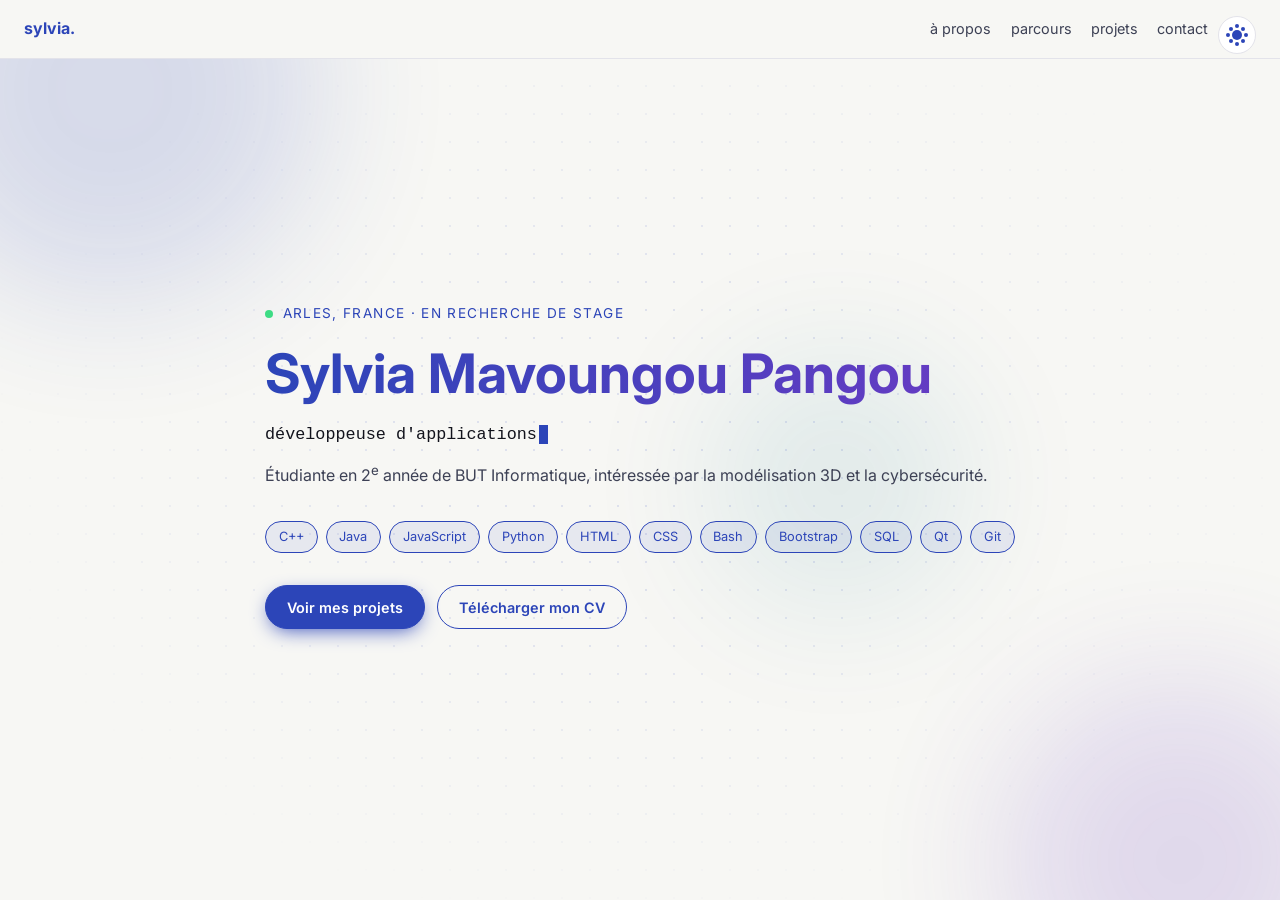
==== index.html @ 7b25207a "first commit" ====
<!DOCTYPE html>
<html lang="fr">
<head>
<meta charset="UTF-8">
<meta name="viewport" content="width=device-width, initial-scale=1">
<title>Sylvia Mavoungou Pangou - Portfolio</title>
<meta name="description" content="Portfolio de Sylvia Mavoungou Pangou, étudiante en BUT Informatique à l'IUT d'Aix-Marseille (Arles) : projets en C++, Java, Qt, web et bases de données.">
<meta name="author" content="Sylvia Mavoungou Pangou">

<!-- apercu du lien quand on le partage (LinkedIn, Discord, etc.) -->
<meta property="og:type" content="website">
<meta property="og:title" content="Sylvia Mavoungou Pangou - Portfolio">
<meta property="og:description" content="Étudiante en BUT Informatique, intéressée par la modélisation 3D et la cybersécurité.">

<!-- favicon dessine en SVG directement dans la page (pas de fichier en plus) -->
<link rel="icon" href="data:image/svg+xml,%3Csvg xmlns='http://www.w3.org/2000/svg' viewBox='0 0 32 32'%3E%3Ccircle cx='16' cy='16' r='16' fill='%235b7fff'/%3E%3Ctext x='16' y='22' font-family='Arial' font-weight='bold' font-size='18' fill='white' text-anchor='middle'%3ES%3C/text%3E%3C/svg%3E">

<link rel="preconnect" href="https://fonts.googleapis.com">
<link rel="preconnect" href="https://fonts.gstatic.com" crossorigin>
<link href="https://fonts.googleapis.com/css2?family=Inter:wght@400;600;700&display=swap" rel="stylesheet">
<link rel="stylesheet" href="style.css">

<!-- on applique le theme sauvegarde AVANT l'affichage, pour eviter un flash -->
<script>
  document.documentElement.classList.add('js');
  try {
    var themeSauve = localStorage.getItem('theme');
    if (themeSauve === 'jour' || (!themeSauve && window.matchMedia('(prefers-color-scheme: light)').matches)) {
      document.documentElement.classList.add('jour-au-demarrage');
    }
  } catch (e) {}
</script>
</head>
<body>

<!-- case a cocher : sert a savoir si le mode jour est actif.            -->
<!-- elle est cachee visuellement mais reste utilisable au clavier (Tab + Espace). -->
<input type="checkbox" id="interrupteur-theme" aria-label="Activer le mode jour">

<!-- bouton qui coche/decoche la case ci-dessus (fonctionne meme sans JS) -->
<label for="interrupteur-theme" id="bouton-theme" title="Changer de thème">
  <span class="icone-lune" aria-hidden="true"></span>
  <span class="icone-soleil" aria-hidden="true"></span>
</label>

<!-- barre de navigation en haut -->
<nav id="navbar" aria-label="Navigation principale">
  <a href="#accueil" class="brand">sylvia.</a>
  <div class="nav-liens">
    <a href="#a-propos">à propos</a>
    <a href="#parcours">parcours</a>
    <a href="#projets">projets</a>
    <a href="#contact">contact</a>
  </div>
</nav>

<!-- conteneur qui defile a l'horizontale -->
<main id="conteneur" tabindex="-1">

  <!-- page 0 : accueil -->
  <section class="page" id="accueil">
    <!-- decor anime : taches de couleur floues + petite grille qui brille -->
    <div class="fond-anime" aria-hidden="true">
      <span class="tache tache-1"></span>
      <span class="tache tache-2"></span>
      <span class="tache tache-3"></span>
      <span class="grille"></span>
    </div>

    <div class="contenu">
      <p class="petit-titre"><span class="pastille"></span>Arles, France · en recherche de stage</p>
      <h1>Sylvia Mavoungou Pangou</h1>
      <!-- texte ecrit comme dans un terminal (voir script.js) -->
      <p class="terminal" aria-hidden="true"><span id="texte-tape">développeuse d'applications</span><span class="curseur"></span></p>
      <p class="sous-titre">Étudiante en 2<sup>e</sup> année de BUT Informatique, intéressée par la modélisation 3D et la cybersécurité.</p>
      <div class="liste-tags">
        <span class="tag">C++</span>
        <span class="tag">Java</span>
        <span class="tag">JavaScript</span>
        <span class="tag">Python</span>
        <span class="tag">HTML</span>
        <span class="tag">CSS</span>
        <span class="tag">Bash</span>
        <span class="tag">Bootstrap</span>
        <span class="tag">SQL</span>
        <span class="tag">Qt</span>
        <span class="tag">Git</span>
      </div>
      <div class="boutons">
        <a href="#projets" class="bouton">Voir mes projets</a>
        <a href="cv.pdf" class="bouton bouton-secondaire" download>Télécharger mon CV</a>
      </div>
    </div>
  </section>

  <!-- page 1 : a propos -->
  <section class="page" id="a-propos">
    <div class="contenu">
      <h2>À propos de moi</h2>
      <p class="sous-titre">Qui je suis</p>

      <!-- pour mettre une photo : remplace la div par <img src="photo.jpg" alt="Sylvia Mavoungou Pangou" class="avatar"> -->
      <div class="avatar" aria-hidden="true">SM</div>

      <p>Bonjour ! Je m'appelle <strong>Sylvia</strong>, j'ai 19 ans et je suis actuellement en deuxième année de <strong>BUT Informatique</strong> à l'IUT d'Aix-Marseille, sur le site d'Arles.</p>
      <p>Je m'intéresse beaucoup aux nouvelles technologies, en particulier à la <strong>modélisation 3D</strong> et à la création d'environnements interactifs. Mes études me permettent de participer à de nombreux projets pour consolider mes bases.</p>
      <p>Plus tard, je voudrais me spécialiser en <strong>cybersécurité</strong>, pour comprendre les failles des systèmes et apprendre à les protéger.</p>
    </div>
  </section>

  <!-- page 2 : parcours -->
  <section class="page" id="parcours">
    <div class="contenu">
      <h2>Mon parcours</h2>
      <p class="sous-titre">Formations et expériences</p>

      <div class="etape">
        <p class="date">2025 - aujourd'hui</p>
        <div class="carte">
          <h3>BUT Informatique - 2<sup>e</sup> année en cours</h3>
          <p>IUT d'Aix-Marseille, site d'Arles. Parcours Réalisation d'applications : conception, développement, validation.</p>
        </div>
      </div>

      <div class="etape">
        <p class="date">2024 - 2025</p>
        <div class="carte">
          <h3>Baccalauréat scientifique (série D) - mention Assez Bien</h3>
          <p>Collège et Lycée Raponda Walker. Spécialités mathématiques, physique et SVT.</p>
        </div>
      </div>
    </div>
  </section>

  <!-- page 3 : projets -->
  <section class="page" id="projets">
    <div class="contenu">
      <h2>Mes projets</h2>
      <p class="sous-titre">Une sélection de mes travaux</p>

      <!-- chaque projet indique les competences du BUT qu'il mobilise -->
      <div class="grille-projets">
        <article class="carte-projet">
          <h3>Bibliothèque numérique</h3>
          <p>Programme en C++ avec gestion de données (vecteurs, fichiers) et vérification des dates et des ISBN. Tests automatisés avec un script expect.</p>
          <div class="liste-tags"><span class="tag">C++</span><span class="tag">expect</span><span class="tag">Tests</span></div>
          <p class="competences">Compétences : Réaliser</p>
        </article>

        <article class="carte-projet">
          <h3>Algorithmes de tri</h3>
          <p>Comparaison de plusieurs algorithmes de tri en C++, avec mesure du temps d'exécution et graphiques tracés avec SageMath. Automatisation en Bash.</p>
          <div class="liste-tags"><span class="tag">C++</span><span class="tag">SageMath</span><span class="tag">Bash</span></div>
          <p class="competences">Compétences : Optimiser, Réaliser</p>
        </article>

        <article class="carte-projet">
          <h3>Site web pour les JPO</h3>
          <p>Site réalisé pour les journées portes ouvertes de l'IUT, avec HTML, CSS et Bootstrap. Interface claire et responsive, travail en équipe.</p>
          <div class="liste-tags"><span class="tag">HTML5</span><span class="tag">CSS3</span><span class="tag">Bootstrap</span></div>
          <p class="competences">Compétences : Réaliser, Collaborer</p>
        </article>

        <article class="carte-projet">
          <h3>Calculatrice de polynômes</h3>
          <p>Classe Polynome en C++ : programmation orientée objet, tableaux dynamiques, constructeur de copie, surcharge d'opérateurs.</p>
          <div class="liste-tags"><span class="tag">C++</span><span class="tag">POO</span><span class="tag">Algorithmique</span></div>
          <p class="competences">Compétences : Réaliser, Optimiser</p>
          <a href="https://github.com/sylviamavoungou1-sudo/C_Plus_Plus" target="_blank" rel="noopener" class="lien-projet">Voir le code sur GitHub →</a>
        </article>

        <article class="carte-projet">
          <h3>Médiathèque en Java</h3>
          <p>Gestion d'une médiathèque en Java : classes Ouvrage, Livre et DVD, héritage et programmation orientée objet.</p>
          <div class="liste-tags"><span class="tag">Java</span><span class="tag">POO</span><span class="tag">Héritage</span></div>
          <p class="competences">Compétences : Réaliser</p>
          <a href="https://github.com/sylviamavoungou1-sudo/JAVA" target="_blank" rel="noopener" class="lien-projet">Voir le code sur GitHub →</a>
        </article>

        <article class="carte-projet">
          <h3>Base de données</h3>
          <p>Organisation et gestion d'une base de données dans un contexte d'entreprise : modélisation (MCD/MLD) puis requêtes SQL. Travail en équipe.</p>
          <div class="liste-tags"><span class="tag">SQL</span><span class="tag">MCD/MLD</span></div>
          <p class="competences">Compétences : Gérer, Collaborer</p>
        </article>

        <article class="carte-projet">
          <h3>Poste de développement</h3>
          <p>Mise en place d'un environnement de travail avec VirtualBox : création d'une machine virtuelle, configuration des ressources, installation d'un second système (Linux).</p>
          <div class="liste-tags"><span class="tag">Linux</span><span class="tag">Bash</span><span class="tag">Système</span></div>
          <p class="competences">Compétences : Administrer</p>
        </article>
      </div>
    </div>
  </section>

  <!-- page 4 : contact -->
  <section class="page" id="contact">
    <div class="contenu">
      <h2>Contactez-moi</h2>
      <p class="sous-titre">Je recherche un <strong>stage à partir du 29 mars 2027</strong> en développement d'applications, dans le cadre de ma 2<sup>e</sup> année de BUT. N'hésitez pas à me contacter !</p>

      <div class="grille-contact">
        <a href="https://github.com/sylviamavoungou1-sudo" target="_blank" rel="noopener" class="carte-contact">
          <p class="label">GitHub</p>
          <p class="valeur">sylviamavoungou1-sudo</p>
        </a>
        <a href="mailto:sylviamavoungou1@gmail.com" class="carte-contact">
          <p class="label">E-mail</p>
          <p class="valeur">sylviamavoungou1@gmail.com</p>
        </a>
        <a href="cv.pdf" class="carte-contact" download>
          <p class="label">CV</p>
          <p class="valeur">Télécharger (PDF)</p>
        </a>
      </div>

      <p class="pied">&copy; 2026 MAVOUNGOU PANGOU Sylvia</p>
    </div>
  </section>

</main>

<script src="script.js"></script>
</body>
</html>
---- style.css ----
/* ===== variables de couleur (mode nuit par defaut) ===== */
:root {
  --fond: #050814;
  --carte: #0d1330;
  --bordure: #1c2547;
  --texte: #eef0fb;
  --texte-gris: #9aa3cf;
  --bleu: #5b7fff;
  --bleu-clair: rgba(91, 127, 255, 0.15);
  --violet: #a974ff;
  --cyan: #3fd0ff;
  --opacite-taches: 0.45;
  --ombre: none;
}

/* ===== reglages de base ===== */
* {
  box-sizing: border-box;
  margin: 0;
  padding: 0;
}

html, body {
  height: 100%;
}

body {
  font-family: 'Inter', Arial, sans-serif;
  background-color: var(--fond);
  color: var(--texte);
  line-height: 1.6;
  overflow: hidden; /* on bloque le defilement vertical normal */
  transition: background-color 0.3s, color 0.3s;
}

a {
  color: inherit;
  text-decoration: none;
}

/* contour visible quand on navigue au clavier */
a:focus-visible {
  outline: 2px solid var(--bleu);
  outline-offset: 3px;
  border-radius: 4px;
}

/* ===== interrupteur jour / nuit, sans JavaScript ===== */
/* on cache la case a cocher visuellement, mais on la laisse accessible au  */
/* clavier et aux lecteurs d'ecran (display:none la rendrait inutilisable). */
#interrupteur-theme {
  position: absolute;
  width: 1px;
  height: 1px;
  opacity: 0;
  pointer-events: none;
}

#bouton-theme {
  position: fixed;
  top: 1rem;
  right: 1.5rem;
  z-index: 20;
  width: 2.4rem;
  height: 2.4rem;
  background-color: var(--carte);
  border: 1px solid var(--bordure);
  border-radius: 50%;
  display: flex;
  align-items: center;
  justify-content: center;
  font-size: 1.1rem;
  cursor: pointer;
  transition: background-color 0.3s, border-color 0.3s;
}

/* quand la case a le focus clavier, on entoure le bouton */
#interrupteur-theme:focus-visible ~ #bouton-theme {
  outline: 2px solid var(--bleu);
  outline-offset: 3px;
}

/* la lune est dessinee en CSS (pas un emoji) pour qu'elle garde la couleur   */
/* du theme : un cercle transparent avec une ombre interieure (box-shadow)   */
/* decalee, ce qui dessine un croissant de la couleur --bleu.                */
.icone-lune {
  display: block;
  width: 16px;
  height: 16px;
  border-radius: 50%;
  box-shadow: inset 6px -4px 0 0 var(--bleu);
  transform: rotate(-35deg);
}

/* le soleil aussi est dessine en CSS : un petit cercle plein au centre,      */
/* entoure de 8 points places grace a plusieurs box-shadow (separes par des  */
/* virgules). Chaque box-shadow est decalee dans une direction differente    */
/* (haut, bas, gauche, droite, et les 4 diagonales) pour former les rayons.  */
.icone-soleil {
  display: none; /* cache par defaut, on est en mode nuit */
  width: 10px;
  height: 10px;
  border-radius: 50%;
  background-color: var(--bleu);
  box-shadow:
    0 -9px 0 -3px var(--bleu),
    0 9px 0 -3px var(--bleu),
    9px 0 0 -3px var(--bleu),
    -9px 0 0 -3px var(--bleu),
    6px -6px 0 -3px var(--bleu),
    -6px -6px 0 -3px var(--bleu),
    6px 6px 0 -3px var(--bleu),
    -6px 6px 0 -3px var(--bleu);
}

/* quand la case est cochee (mode jour) : on cache la lune et on montre le soleil */
#interrupteur-theme:checked ~ #bouton-theme .icone-lune {
  display: none;
}

#interrupteur-theme:checked ~ #bouton-theme .icone-soleil {
  display: block;
}

/* astuce CSS : quand la case cachee est cochee, on redefinit les variables   */
/* de couleur sur les elements qui la suivent dans le HTML (bouton, navbar,  */
/* page). Comme ce sont des variables, tous leurs enfants recuperent       */
/* aussi les nouvelles couleurs automatiquement.                            */
/* theme jour : fond blanc casse, textes bien fonces pour rester lisibles.  */
#interrupteur-theme:checked ~ #bouton-theme,
#interrupteur-theme:checked ~ #navbar,
#interrupteur-theme:checked ~ #conteneur {
  --fond: #f7f7f4;
  --carte: #ffffff;
  --bordure: #e3e3ea;
  --texte: #12131c;
  --texte-gris: #3d4155;
  --bleu: #2c45b8;
  --bleu-clair: rgba(44, 69, 184, 0.08);
  --violet: #6a3bc4;
  --cyan: #0e7490;
  --opacite-taches: 0.16;
  --ombre: 0 1px 2px rgba(18, 19, 28, 0.05), 0 6px 18px -8px rgba(18, 19, 28, 0.15);
}

/* ===== barre de navigation ===== */
#navbar {
  position: fixed;
  top: 0;
  left: 0;
  right: 0;
  z-index: 10;
  display: flex;
  align-items: center;
  justify-content: space-between;
  padding: 1rem 1.5rem 1rem 1.5rem;
  padding-right: 4.5rem; /* laisse la place au bouton theme */
  background-color: var(--fond);
  border-bottom: 1px solid var(--bordure);
  transition: background-color 0.3s;
}

.brand {
  font-weight: bold;
  color: var(--bleu);
}

.nav-liens {
  display: flex;
  gap: 1.2rem;
}

.nav-liens a {
  color: var(--texte-gris);
  font-size: 0.9rem;
}

.nav-liens a:hover,
.nav-liens a.actif {
  color: var(--bleu);
}

/* ===== conteneur horizontal ===== */
/* overflow-x: hidden : on ne peut plus glisser d'une page a l'autre, */
/* on change de page seulement en cliquant sur le menu (voir script.js). */
#conteneur {
  height: 100vh;
  height: 100dvh; /* sur mobile, tient compte de la barre d'adresse */
  width: 100vw;
  display: flex;
  overflow: hidden;
  background-color: var(--fond);
  transition: background-color 0.3s;
  outline: none;
}

.page {
  flex: 0 0 100vw;
  height: 100vh;
  height: 100dvh;
  display: flex;
  align-items: center;
  overflow-y: auto;
  padding: 6rem 6vw 4rem;
}

.contenu {
  max-width: 750px;
  margin: auto; /* centre, et reste scrollable si le contenu est plus haut que l'ecran */
  width: 100%;
  animation: apparition 0.8s ease;
}

/* avec JavaScript : l'animation se rejoue a chaque arrivee sur une page */
.js .contenu {
  animation: none;
  opacity: 0;
}

.js .page.visible .contenu {
  animation: apparition 0.8s ease forwards;
}

@keyframes apparition {
  from {
    opacity: 0;
    transform: translateY(20px);
  }
  to {
    opacity: 1;
    transform: translateY(0);
  }
}

/* ===== textes ===== */
.petit-titre {
  color: var(--bleu);
  font-size: 0.85rem;
  text-transform: uppercase;
  letter-spacing: 0.1em;
  margin-bottom: 1rem;
}

h1 {
  font-size: 2.5rem;
  line-height: 1.2;
  color: var(--bleu);
  margin-bottom: 1rem;
}

h2 {
  font-size: 2rem;
  margin-bottom: 0.4rem;
}

h3 {
  margin-bottom: 0.5rem;
}

.sous-titre {
  color: var(--texte-gris);
  margin-bottom: 2rem;
}

p {
  margin-bottom: 1rem;
  color: var(--texte-gris);
}

strong {
  color: var(--texte);
}


/* ===== boutons de l'accueil ===== */
.boutons {
  display: flex;
  flex-wrap: wrap;
  gap: 0.8rem;
  margin-top: 2rem;
}

.bouton {
  display: inline-block;
  padding: 0.6rem 1.3rem;
  border-radius: 999px;
  border: 1px solid var(--bleu);
  background-color: var(--bleu);
  color: white;
  font-weight: 600;
  font-size: 0.9rem;
  transition: transform 0.2s, background-color 0.2s;
}

.bouton:hover {
  transform: translateY(-2px);
}

.bouton-secondaire {
  background-color: transparent;
  color: var(--bleu);
}

.bouton-secondaire:hover {
  background-color: var(--bleu-clair);
}

/* ===== tags ===== */
.liste-tags {
  display: flex;
  flex-wrap: wrap;
  gap: 0.5rem;
}

.tag {
  background-color: var(--bleu-clair);
  color: var(--bleu);
  border: 1px solid var(--bleu);
  padding: 0.3rem 0.8rem;
  border-radius: 999px;
  font-size: 0.8rem;
  animation: apparition 0.5s ease backwards;
}

/* un petit delai different sur chaque tag pour qu'ils arrivent l'un apres l'autre */
.tag:nth-child(1) { animation-delay: 0.1s; }
.tag:nth-child(2) { animation-delay: 0.2s; }
.tag:nth-child(3) { animation-delay: 0.3s; }
.tag:nth-child(4) { animation-delay: 0.4s; }
.tag:nth-child(5) { animation-delay: 0.5s; }
.tag:nth-child(6) { animation-delay: 0.6s; }
.tag:nth-child(7) { animation-delay: 0.7s; }
.tag:nth-child(8) { animation-delay: 0.8s; }
.tag:nth-child(9) { animation-delay: 0.9s; }
.tag:nth-child(10) { animation-delay: 1s; }
.tag:nth-child(11) { animation-delay: 1.1s; }

/* ===== avatar rond ===== */
.avatar {
  width: 90px;
  height: 90px;
  border-radius: 50%;
  object-fit: cover; /* si on remplace par une photo */
  background-color: var(--bleu);
  color: white;
  font-size: 1.8rem;
  font-weight: bold;
  display: flex;
  align-items: center;
  justify-content: center;
  margin-bottom: 1.5rem;
}

/* ===== parcours (timeline) ===== */
.etape {
  margin-bottom: 1.5rem;
}

.date {
  display: inline-block;
  color: var(--bleu);
  background-color: var(--bleu-clair);
  border: 1px solid var(--bleu);
  border-radius: 999px;
  padding: 0.2rem 0.8rem;
  font-size: 0.75rem;
  margin-bottom: 0.5rem;
}

.carte {
  background-color: var(--carte);
  box-shadow: var(--ombre);
  border: 1px solid var(--bordure);
  border-radius: 1rem;
  padding: 1.2rem 1.5rem;
  transition: transform 0.2s, border-color 0.2s;
}

.carte:hover {
  transform: translateY(-3px);
  border-color: var(--bleu);
}

/* ===== projets ===== */
.grille-projets {
  display: grid;
  grid-template-columns: 1fr;
  gap: 1rem;
}

@media (min-width: 700px) {
  .grille-projets {
    grid-template-columns: 1fr 1fr;
  }
}

.carte-projet {
  background-color: var(--carte);
  box-shadow: var(--ombre);
  border: 1px solid var(--bordure);
  border-radius: 1rem;
  padding: 1.2rem;
  display: flex;
  flex-direction: column;
  transition: transform 0.2s, border-color 0.2s;
}

.carte-projet:hover {
  transform: translateY(-4px);
  border-color: var(--bleu);
}

.carte-projet .tag {
  font-size: 0.7rem;
  animation: none; /* pas besoin du delai ici, il y en a deja trop sur la page */
}

.competences {
  font-size: 0.75rem;
  margin: 0.8rem 0 0;
}

.lien-projet {
  align-self: flex-start;
  margin-top: 0.6rem;
  font-size: 0.85rem;
  font-weight: 600;
  color: var(--bleu);
}

.lien-projet:hover {
  text-decoration: underline;
}

/* ===== contact ===== */
.grille-contact {
  display: grid;
  grid-template-columns: 1fr;
  gap: 1rem;
  margin-bottom: 2rem;
}

@media (min-width: 560px) {
  .grille-contact {
    grid-template-columns: 1fr 1fr;
  }
}

.carte-contact {
  background-color: var(--carte);
  box-shadow: var(--ombre);
  border: 1px solid var(--bordure);
  border-radius: 1rem;
  padding: 1.2rem;
  display: block;
  overflow-wrap: anywhere; /* l'adresse mail ne deborde pas sur petit ecran */
  transition: transform 0.2s, border-color 0.2s;
}

.carte-contact:hover {
  transform: translateY(-3px) scale(1.02);
  border-color: var(--bleu);
}

.label {
  font-size: 0.75rem;
  text-transform: uppercase;
  color: var(--texte-gris);
}

.valeur {
  font-weight: bold;
  color: var(--texte);
}

.pied {
  font-size: 0.8rem;
}

/* ===== petits ecrans ===== */
/* on garde les liens du menu, en plus petit, au lieu de les cacher */
@media (max-width: 640px) {
  #navbar {
    padding-left: 1rem;
    padding-right: 4rem;
  }
  #bouton-theme {
    right: 1rem;
  }
  .nav-liens {
    gap: 0.8rem;
  }
  .nav-liens a {
    font-size: 0.8rem;
  }
  h1 {
    font-size: 2rem;
  }
}

@media (max-width: 420px) {
  .brand {
    display: none;
  }
}

/* ===== animations de la page d'accueil ===== */
#accueil {
  position: relative;
}

#accueil .contenu {
  position: relative; /* passe devant le decor */
  z-index: 1;
}

/* le decor occupe toute la page, derriere le texte */
.fond-anime {
  position: absolute;
  inset: -40px; /* un peu plus grand que la page, pour le mouvement avec la souris */
  overflow: hidden;
  pointer-events: none;
  transition: transform 0.6s ease-out;
}

/* grosses taches de couleur tres floues qui se deplacent lentement */
.tache {
  position: absolute;
  border-radius: 50%;
  filter: blur(70px);
  opacity: var(--opacite-taches);
  will-change: transform;
}

.tache-1 {
  width: 420px;
  height: 420px;
  background: var(--bleu);
  top: -80px;
  left: -60px;
  animation: flotter-1 18s ease-in-out infinite alternate;
}

.tache-2 {
  width: 360px;
  height: 360px;
  background: var(--violet);
  bottom: -100px;
  right: -40px;
  animation: flotter-2 22s ease-in-out infinite alternate;
}

.tache-3 {
  width: 260px;
  height: 260px;
  background: var(--cyan);
  top: 40%;
  left: 55%;
  opacity: calc(var(--opacite-taches) * 0.6);
  animation: flotter-3 26s ease-in-out infinite alternate;
}

@keyframes flotter-1 {
  to { transform: translate(35vw, 25vh) scale(1.15); }
}

@keyframes flotter-2 {
  to { transform: translate(-30vw, -30vh) scale(0.9); }
}

@keyframes flotter-3 {
  to { transform: translate(-40vw, 10vh) scale(1.3); }
}

/* grille de points discrete, qui "respire" doucement */
.grille {
  position: absolute;
  inset: 0;
  background-image: radial-gradient(var(--bleu) 1px, transparent 1px);
  background-size: 28px 28px;
  opacity: 0.12;
  -webkit-mask-image: radial-gradient(ellipse at center, black 20%, transparent 70%);
  mask-image: radial-gradient(ellipse at center, black 20%, transparent 70%);
  animation: respirer 6s ease-in-out infinite;
}

@keyframes respirer {
  50% { opacity: 0.22; }
}

/* petit point vert qui clignote : "disponible" */
.pastille {
  display: inline-block;
  width: 8px;
  height: 8px;
  margin-right: 0.6rem;
  border-radius: 50%;
  background: #3ddc84;
  vertical-align: middle;
  box-shadow: 0 0 0 0 rgba(61, 220, 132, 0.6);
  animation: pulsation 2s infinite;
}

@keyframes pulsation {
  70% { box-shadow: 0 0 0 8px rgba(61, 220, 132, 0); }
  100% { box-shadow: 0 0 0 0 rgba(61, 220, 132, 0); }
}

/* nom en degrade de couleurs qui glisse */
#accueil h1 {
  font-size: clamp(2rem, 6vw, 3.4rem);
  background: linear-gradient(90deg, var(--bleu), var(--violet), var(--cyan), var(--bleu));
  background-size: 300% 100%;
  -webkit-background-clip: text;
  background-clip: text;
  color: transparent;
  animation: degrade 8s linear infinite;
}

@keyframes degrade {
  to { background-position: 300% 0; }
}

/* ligne facon terminal */
.terminal {
  font-family: 'Consolas', 'Courier New', monospace;
  font-size: 1.05rem;
  color: var(--texte);
  margin-bottom: 0.6rem;
  min-height: 1.7em; /* evite que la page saute quand le texte s'efface */
}


.curseur {
  display: inline-block;
  width: 0.55em;
  height: 1.1em;
  margin-left: 2px;
  vertical-align: text-bottom;
  background: var(--bleu);
  animation: clignoter 1s steps(1) infinite;
}

@keyframes clignoter {
  50% { opacity: 0; }
}

/* les tags montent un peu au survol */
#accueil .tag {
  transition: transform 0.2s, background-color 0.2s;
}

#accueil .tag:hover {
  transform: translateY(-3px);
  background-color: var(--bleu);
  color: white;
}

/* reflet lumineux qui traverse le bouton principal au survol */
.bouton:not(.bouton-secondaire) {
  position: relative;
  overflow: hidden;
  box-shadow: 0 6px 20px -6px var(--bleu);
}

.bouton:not(.bouton-secondaire)::after {
  content: "";
  position: absolute;
  top: 0;
  left: -75%;
  width: 50%;
  height: 100%;
  background: linear-gradient(120deg, transparent, rgba(255, 255, 255, 0.45), transparent);
  transform: skewX(-20deg);
}

.bouton:not(.bouton-secondaire):hover::after {
  left: 130%;
  transition: left 0.7s ease;
}


/* ===== moins d'animations si l'utilisateur l'a demande dans son systeme ===== */
@media (prefers-reduced-motion: reduce) {
  *, *::before, *::after {
    animation: none !important;
    transition: none !important;
    scroll-behavior: auto !important;
  }
  .js .contenu {
    opacity: 1;
  }
}
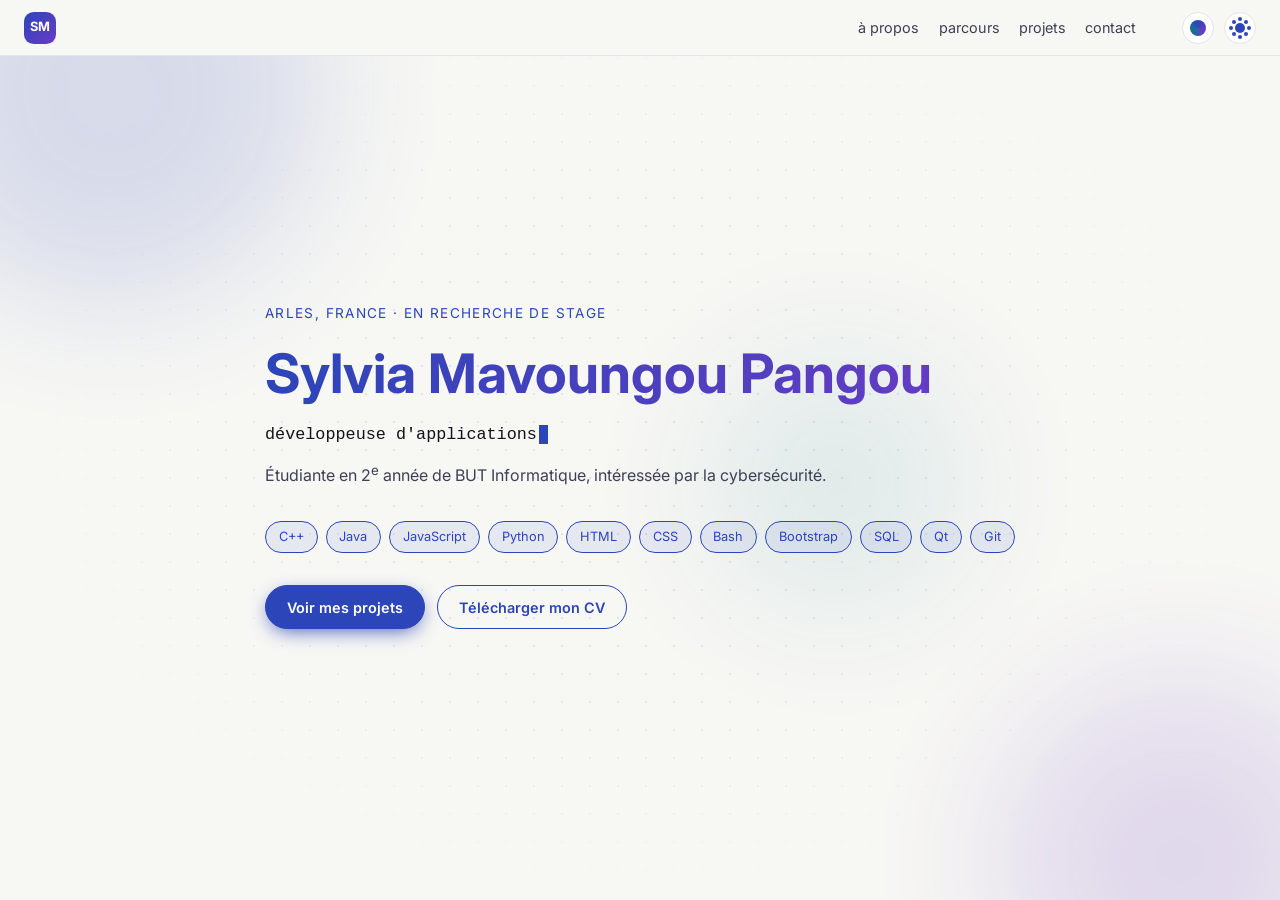
==== commit a6d4ff37: "amélioration et stylisation du portfolio" ====
--- a/index.html
+++ b/index.html
@@ -10,7 +10,7 @@
 <!-- apercu du lien quand on le partage (LinkedIn, Discord, etc.) -->
 <meta property="og:type" content="website">
 <meta property="og:title" content="Sylvia Mavoungou Pangou - Portfolio">
-<meta property="og:description" content="Étudiante en BUT Informatique, intéressée par la modélisation 3D et la cybersécurité.">
+<meta property="og:description" content="Étudiante en BUT Informatique, intéressée par la cybersécurité.">
 
 <!-- favicon dessine en SVG directement dans la page (pas de fichier en plus) -->
 <link rel="icon" href="data:image/svg+xml,%3Csvg xmlns='http://www.w3.org/2000/svg' viewBox='0 0 32 32'%3E%3Ccircle cx='16' cy='16' r='16' fill='%235b7fff'/%3E%3Ctext x='16' y='22' font-family='Arial' font-weight='bold' font-size='18' fill='white' text-anchor='middle'%3ES%3C/text%3E%3C/svg%3E">
@@ -28,6 +28,11 @@
     if (themeSauve === 'jour' || (!themeSauve && window.matchMedia('(prefers-color-scheme: light)').matches)) {
       document.documentElement.classList.add('jour-au-demarrage');
     }
+    // couleur du site choisie par le visiteur (bleu, taupe, rose, vert ou orange)
+    var couleurSauvee = localStorage.getItem('couleur');
+    if (couleurSauvee) {
+      document.documentElement.setAttribute('data-couleur', couleurSauvee);
+    }
   } catch (e) {}
 </script>
 </head>
@@ -43,9 +48,15 @@
   <span class="icone-soleil" aria-hidden="true"></span>
 </label>
 
+<!-- bouton qui change la couleur du site (voir script.js) -->
+<button type="button" id="bouton-couleur" aria-label="Changer la couleur du site" title="Changer de couleur">
+  <span class="pastille-couleur" aria-hidden="true"></span>
+</button>
+
 <!-- barre de navigation en haut -->
 <nav id="navbar" aria-label="Navigation principale">
-  <a href="#accueil" class="brand">sylvia.</a>
+  <!-- logo : mes initiales, ramene a l'accueil -->
+  <a href="#accueil" class="brand" aria-label="Retour à l'accueil" title="Accueil">SM</a>
   <div class="nav-liens">
     <a href="#a-propos">à propos</a>
     <a href="#parcours">parcours</a>
@@ -68,11 +79,11 @@
     </div>
 
     <div class="contenu">
-      <p class="petit-titre"><span class="pastille"></span>Arles, France · en recherche de stage</p>
+      <p class="petit-titre">Arles, France · en recherche de stage</p>
       <h1>Sylvia Mavoungou Pangou</h1>
       <!-- texte ecrit comme dans un terminal (voir script.js) -->
       <p class="terminal" aria-hidden="true"><span id="texte-tape">développeuse d'applications</span><span class="curseur"></span></p>
-      <p class="sous-titre">Étudiante en 2<sup>e</sup> année de BUT Informatique, intéressée par la modélisation 3D et la cybersécurité.</p>
+      <p class="sous-titre">Étudiante en 2<sup>e</sup> année de BUT Informatique, intéressée par la cybersécurité.</p>
       <div class="liste-tags">
         <span class="tag">C++</span>
         <span class="tag">Java</span>
@@ -99,12 +110,59 @@
       <h2>À propos de moi</h2>
       <p class="sous-titre">Qui je suis</p>
 
-      <!-- pour mettre une photo : remplace la div par <img src="photo.jpg" alt="Sylvia Mavoungou Pangou" class="avatar"> -->
-      <div class="avatar" aria-hidden="true">SM</div>
-
-      <p>Bonjour ! Je m'appelle <strong>Sylvia</strong>, j'ai 19 ans et je suis actuellement en deuxième année de <strong>BUT Informatique</strong> à l'IUT d'Aix-Marseille, sur le site d'Arles.</p>
-      <p>Je m'intéresse beaucoup aux nouvelles technologies, en particulier à la <strong>modélisation 3D</strong> et à la création d'environnements interactifs. Mes études me permettent de participer à de nombreux projets pour consolider mes bases.</p>
-      <p>Plus tard, je voudrais me spécialiser en <strong>cybersécurité</strong>, pour comprendre les failles des systèmes et apprendre à les protéger.</p>
+      <div class="profil">
+        <!-- carte de gauche : resume rapide -->
+        <aside class="carte carte-profil">
+          <!-- pour mettre une photo : remplace la div par <img src="photo.jpg" alt="Sylvia Mavoungou Pangou" class="avatar"> -->
+          <div class="avatar" aria-hidden="true">SM</div>
+          <h3>Sylvia Mavoungou Pangou</h3>
+          <p class="role">Étudiante en BUT Informatique</p>
+          <ul class="liste-faits">
+            <li><span class="label">Lieu</span><span class="valeur">Arles, France</span></li>
+            <li><span class="label">Formation</span><span class="valeur">BUT 2<sup>e</sup> année</span></li>
+            <li><span class="label">Stage</span><span class="valeur">dès le 29 mars 2027</span></li>
+          </ul>
+        </aside>
+
+        <div class="profil-texte">
+          <p>Bonjour ! Je m'appelle <strong>Sylvia</strong>, j'ai 19 ans. Après mon bac scientifique à Port-Gentil, au Gabon, je suis venue à Arles pour suivre un <strong>BUT Informatique</strong> à l'IUT d'Aix-Marseille.</p>
+          <p>J'ai choisi l'informatique un peu par hasard, en pensant que ce serait facile. J'ai vite compris que non ! Mais en voyant les autres y arriver, je me suis dit qu'ils n'étaient <strong>pas magiciens</strong>, et que moi aussi je pouvais le faire. Depuis, j'avance projet après projet.</p>
+          <p>Aujourd'hui, je voudrais me spécialiser en <strong>cybersécurité</strong> : par curiosité, et pour savoir comment contrer les cyberattaques.</p>
+        </div>
+      </div>
+
+      <!-- informations reprises du CV -->
+      <div class="grille-infos">
+        <div class="carte carte-info">
+          <h3>Langues</h3>
+          <ul class="liste-langues">
+            <li><span>Français</span><span class="niveau">langue maternelle</span><span class="barre"><span style="width: 100%"></span></span></li>
+            <li><span>Anglais</span><span class="niveau">niveau A2</span><span class="barre"><span style="width: 35%"></span></span></li>
+          </ul>
+        </div>
+
+        <div class="carte carte-info">
+          <h3>Savoir-être</h3>
+          <div class="liste-tags">
+            <span class="tag">Autonomie</span>
+            <span class="tag">Rigueur</span>
+            <span class="tag">Travail en équipe</span>
+            <span class="tag">Gestion du temps</span>
+            <span class="tag">Adaptabilité</span>
+            <span class="tag">Sens de l'organisation</span>
+            <span class="tag">Capacité d'apprentissage</span>
+          </div>
+        </div>
+
+        <div class="carte carte-info">
+          <h3>Centres d'intérêt</h3>
+          <div class="liste-tags">
+            <span class="tag">Lecture</span>
+            <span class="tag">Randonnée</span>
+            <span class="tag">Voyages</span>
+          </div>
+        </div>
+      </div>
     </div>
   </section>
 
@@ -114,21 +172,32 @@
       <h2>Mon parcours</h2>
       <p class="sous-titre">Formations et expériences</p>
 
-      <div class="etape">
-        <p class="date">2025 - aujourd'hui</p>
-        <div class="carte">
-          <h3>BUT Informatique - 2<sup>e</sup> année en cours</h3>
-          <p>IUT d'Aix-Marseille, site d'Arles. Parcours Réalisation d'applications : conception, développement, validation.</p>
-        </div>
-      </div>
-
-      <div class="etape">
-        <p class="date">2024 - 2025</p>
-        <div class="carte">
-          <h3>Baccalauréat scientifique (série D) - mention Assez Bien</h3>
-          <p>Collège et Lycée Raponda Walker. Spécialités mathématiques, physique et SVT.</p>
-        </div>
-      </div>
+      <!-- frise chronologique : du plus recent au plus ancien -->
+      <ol class="frise">
+        <li class="etape a-venir">
+          <p class="date">À partir du 29 mars 2027</p>
+          <div class="carte">
+            <h3>Stage de 2<sup>e</sup> année <span class="badge">recherché</span></h3>
+            <p>Première expérience professionnelle en développement d'applications, pour mettre en pratique mes compétences sur des projets concrets.</p>
+          </div>
+        </li>
+
+        <li class="etape en-cours">
+          <p class="date">2025 - 2028</p>
+          <div class="carte">
+            <h3>BUT Informatique <span class="badge">2<sup>e</sup> année en cours</span></h3>
+            <p>IUT d'Aix-Marseille, site d'Arles. Parcours Réalisation d'applications : conception, développement, validation.</p>
+          </div>
+        </li>
+
+        <li class="etape">
+          <p class="date">2024 - 2025</p>
+          <div class="carte">
+            <h3>Baccalauréat scientifique (série D) - mention Assez Bien</h3>
+            <p>Collège et Lycée Raponda Walker, Port-Gentil (Gabon). Spécialités mathématiques, physique et SVT.</p>
+          </div>
+        </li>
+      </ol>
     </div>
   </section>
 
@@ -141,6 +210,23 @@
       <!-- chaque projet indique les competences du BUT qu'il mobilise -->
       <div class="grille-projets">
         <article class="carte-projet">
+          <a href="images/temps_de_route_rempli.png" target="_blank" rel="noopener" class="lien-image"><img src="images/temps_de_route_rempli.png" alt="Application Temps de route : calcul du trajet Marseille - Paris" class="image-projet image-haute" loading="lazy"></a>
+          <h3>Temps de route</h3>
+          <p>Application Qt qui calcule le temps de trajet le plus court entre 100 villes françaises avec l'algorithme de Floyd-Warshall. Recherche de villes et tableau des temps entre plusieurs villes.</p>
+          <div class="liste-tags"><span class="tag">C++</span><span class="tag">Qt</span><span class="tag">Graphes</span></div>
+          <p class="competences">Compétences : Réaliser, Optimiser</p>
+        </article>
+
+        <article class="carte-projet">
+          <a href="images/recette_cuisine.png" target="_blank" rel="noopener" class="lien-image"><img src="images/recette_cuisine.png" alt="Gestionnaire de recettes : fiche de la pizza vosgienne" class="image-projet" loading="lazy"></a>
+          <h3>Gestionnaire de recettes</h3>
+          <p>Application Qt pour gérer des recettes de cuisine : recherche, filtre par catégorie, ingrédients, photo et prix par personne. Travail en équipe.</p>
+          <div class="liste-tags"><span class="tag">C++</span><span class="tag">Qt</span><span class="tag">Interface graphique</span></div>
+          <p class="competences">Compétences : Réaliser, Collaborer</p>
+        </article>
+
+        <article class="carte-projet">
+          <a href="images/projet1.png" target="_blank" rel="noopener" class="lien-image"><img src="images/projet1.png" alt="Menu principal du programme dans le terminal" class="image-projet" loading="lazy"></a>
           <h3>Bibliothèque numérique</h3>
           <p>Programme en C++ avec gestion de données (vecteurs, fichiers) et vérification des dates et des ISBN. Tests automatisés avec un script expect.</p>
           <div class="liste-tags"><span class="tag">C++</span><span class="tag">expect</span><span class="tag">Tests</span></div>
@@ -148,6 +234,7 @@
         </article>
 
         <article class="carte-projet">
+          <a href="images/apercu_tri.png" target="_blank" rel="noopener" class="lien-image"><img src="images/apercu_tri.png" alt="Graphique des temps d'exécution des algorithmes de tri" class="image-projet" loading="lazy"></a>
           <h3>Algorithmes de tri</h3>
           <p>Comparaison de plusieurs algorithmes de tri en C++, avec mesure du temps d'exécution et graphiques tracés avec SageMath. Automatisation en Bash.</p>
           <div class="liste-tags"><span class="tag">C++</span><span class="tag">SageMath</span><span class="tag">Bash</span></div>
@@ -155,6 +242,7 @@
         </article>
 
         <article class="carte-projet">
+          <a href="images/apercu_jpo.png" target="_blank" rel="noopener" class="lien-image"><img src="images/apercu_jpo.png" alt="Page d'accueil du site des journées portes ouvertes" class="image-projet" loading="lazy"></a>
           <h3>Site web pour les JPO</h3>
           <p>Site réalisé pour les journées portes ouvertes de l'IUT, avec HTML, CSS et Bootstrap. Interface claire et responsive, travail en équipe.</p>
           <div class="liste-tags"><span class="tag">HTML5</span><span class="tag">CSS3</span><span class="tag">Bootstrap</span></div>
@@ -162,22 +250,23 @@
         </article>
 
         <article class="carte-projet">
+          <a href="images/apercu_polynome.png" target="_blank" rel="noopener" class="lien-image"><img src="images/apercu_polynome.png" alt="Calculatrice de polynômes dans le terminal" class="image-projet" loading="lazy"></a>
           <h3>Calculatrice de polynômes</h3>
           <p>Classe Polynome en C++ : programmation orientée objet, tableaux dynamiques, constructeur de copie, surcharge d'opérateurs.</p>
           <div class="liste-tags"><span class="tag">C++</span><span class="tag">POO</span><span class="tag">Algorithmique</span></div>
           <p class="competences">Compétences : Réaliser, Optimiser</p>
-          <a href="https://github.com/sylviamavoungou1-sudo/C_Plus_Plus" target="_blank" rel="noopener" class="lien-projet">Voir le code sur GitHub →</a>
-        </article>
-
-        <article class="carte-projet">
+        </article>
+
+        <article class="carte-projet">
+          <a href="images/apercu_mediatheque.png" target="_blank" rel="noopener" class="lien-image"><img src="images/apercu_mediatheque.png" alt="Liste des ouvrages de la médiathèque dans le terminal" class="image-projet" loading="lazy"></a>
           <h3>Médiathèque en Java</h3>
           <p>Gestion d'une médiathèque en Java : classes Ouvrage, Livre et DVD, héritage et programmation orientée objet.</p>
           <div class="liste-tags"><span class="tag">Java</span><span class="tag">POO</span><span class="tag">Héritage</span></div>
           <p class="competences">Compétences : Réaliser</p>
-          <a href="https://github.com/sylviamavoungou1-sudo/JAVA" target="_blank" rel="noopener" class="lien-projet">Voir le code sur GitHub →</a>
-        </article>
-
-        <article class="carte-projet">
+        </article>
+
+        <article class="carte-projet">
+          <a href="images/apercu_bdd.png" target="_blank" rel="noopener" class="lien-image"><img src="images/apercu_bdd.png" alt="Modèle conceptuel de données et requête SQL" class="image-projet" loading="lazy"></a>
           <h3>Base de données</h3>
           <p>Organisation et gestion d'une base de données dans un contexte d'entreprise : modélisation (MCD/MLD) puis requêtes SQL. Travail en équipe.</p>
           <div class="liste-tags"><span class="tag">SQL</span><span class="tag">MCD/MLD</span></div>
@@ -185,6 +274,16 @@
         </article>
 
         <article class="carte-projet">
+          <a href="images/serveur_mail.png" target="_blank" rel="noopener" class="lien-image"><img src="images/serveur_mail.png" alt="Mail reçu par un utilisateur du serveur Postfix, lu dans le terminal Debian" class="image-projet" loading="lazy"></a>
+          <h3>Serveur de messagerie</h3>
+          <p>Installation d'un serveur mail interne pour une entreprise fictive, sur une machine virtuelle Debian : Postfix, Dovecot, webmail Roundcube, puis tests avec Thunderbird. En binôme : le plus difficile a été de se coordonner, car chacune avait ses propres commandes à lancer.</p>
+          <p>Ce que j'ai retenu : le serveur refuse de relayer un mail vers l'extérieur (« Relay access denied »). C'est une protection, pour qu'on ne puisse pas s'en servir pour envoyer du spam.</p>
+          <div class="liste-tags"><span class="tag">Debian</span><span class="tag">Postfix</span><span class="tag">Dovecot</span><span class="tag">Roundcube</span></div>
+          <p class="competences">Compétences : Administrer, Collaborer</p>
+        </article>
+
+        <article class="carte-projet">
+          <a href="images/apercu_vm.png" target="_blank" rel="noopener" class="lien-image"><img src="images/apercu_vm.png" alt="Machine virtuelle Linux dans VirtualBox" class="image-projet" loading="lazy"></a>
           <h3>Poste de développement</h3>
           <p>Mise en place d'un environnement de travail avec VirtualBox : création d'une machine virtuelle, configuration des ressources, installation d'un second système (Linux).</p>
           <div class="liste-tags"><span class="tag">Linux</span><span class="tag">Bash</span><span class="tag">Système</span></div>
@@ -197,21 +296,32 @@
   <!-- page 4 : contact -->
   <section class="page" id="contact">
     <div class="contenu">
+      <p class="disponible"><span class="point-dispo" aria-hidden="true"></span>Disponible pour un stage</p>
       <h2>Contactez-moi</h2>
       <p class="sous-titre">Je recherche un <strong>stage à partir du 29 mars 2027</strong> en développement d'applications, dans le cadre de ma 2<sup>e</sup> année de BUT. N'hésitez pas à me contacter !</p>
 
       <div class="grille-contact">
-        <a href="https://github.com/sylviamavoungou1-sudo" target="_blank" rel="noopener" class="carte-contact">
-          <p class="label">GitHub</p>
-          <p class="valeur">sylviamavoungou1-sudo</p>
-        </a>
         <a href="mailto:sylviamavoungou1@gmail.com" class="carte-contact">
-          <p class="label">E-mail</p>
-          <p class="valeur">sylviamavoungou1@gmail.com</p>
+          <!-- icone enveloppe dessinee en SVG -->
+          <span class="icone-contact" aria-hidden="true">
+            <svg viewBox="0 0 24 24" width="20" height="20" fill="none" stroke="currentColor" stroke-width="2" stroke-linecap="round" stroke-linejoin="round"><rect x="3" y="5" width="18" height="14" rx="2"/><path d="m3 7 9 6 9-6"/></svg>
+          </span>
+          <span class="texte-contact">
+            <span class="label">E-mail</span>
+            <span class="valeur">sylviamavoungou1@gmail.com</span>
+          </span>
+          <span class="fleche" aria-hidden="true">→</span>
         </a>
         <a href="cv.pdf" class="carte-contact" download>
-          <p class="label">CV</p>
-          <p class="valeur">Télécharger (PDF)</p>
+          <!-- icone telechargement dessinee en SVG -->
+          <span class="icone-contact" aria-hidden="true">
+            <svg viewBox="0 0 24 24" width="20" height="20" fill="none" stroke="currentColor" stroke-width="2" stroke-linecap="round" stroke-linejoin="round"><path d="M12 4v11"/><path d="m7 11 5 5 5-5"/><path d="M5 20h14"/></svg>
+          </span>
+          <span class="texte-contact">
+            <span class="label">CV</span>
+            <span class="valeur">Télécharger (PDF)</span>
+          </span>
+          <span class="fleche" aria-hidden="true">→</span>
         </a>
       </div>
 
--- a/style.css
+++ b/style.css
@@ -9,8 +9,52 @@
   --bleu-clair: rgba(91, 127, 255, 0.15);
   --violet: #a974ff;
   --cyan: #3fd0ff;
+  --sur-accent: #ffffff; /* couleur du texte pose sur la couleur principale */
   --opacite-taches: 0.45;
   --ombre: none;
+}
+
+/* ===== autres couleurs du site (mode nuit) ===== */
+/* le bouton couleur met l'attribut data-couleur sur <html> (voir script.js). */
+/* on garde les noms --bleu, --violet et --cyan : ce sont les 3 couleurs     */
+/* d'accent, meme si elles ne sont plus bleues.                              */
+/* taupe : les couleurs de mon CV (beige rose et marron). */
+/* ici on change aussi le fond et les textes, pas seulement les accents. */
+[data-couleur="taupe"] {
+  --fond: #1a110d;
+  --carte: #281a15;
+  --bordure: #453029;
+  --texte: #f6ede7;
+  --texte-gris: #cdb7ab;
+  --bleu: #d9b8a5;
+  --bleu-clair: rgba(217, 184, 165, 0.14);
+  --violet: #b88a72;
+  --cyan: #f0dccf;
+  --sur-accent: #2a1712;
+}
+
+[data-couleur="rose"] {
+  --bleu: #ff7aa8;
+  --bleu-clair: rgba(255, 122, 168, 0.15);
+  --violet: #c98bff;
+  --cyan: #ffb86b;
+  --sur-accent: #1a0d16;
+}
+
+[data-couleur="vert"] {
+  --bleu: #3ddc97;
+  --bleu-clair: rgba(61, 220, 151, 0.14);
+  --violet: #2ec4d6;
+  --cyan: #b5e655;
+  --sur-accent: #06140f;
+}
+
+[data-couleur="orange"] {
+  --bleu: #ffa24c;
+  --bleu-clair: rgba(255, 162, 76, 0.15);
+  --violet: #ff6f7d;
+  --cyan: #ffd166;
+  --sur-accent: #1a1006;
 }
 
 /* ===== reglages de base ===== */
@@ -58,11 +102,11 @@
 
 #bouton-theme {
   position: fixed;
-  top: 1rem;
+  top: 0.75rem; /* centre dans la barre de navigation (3.5rem de haut) */
   right: 1.5rem;
   z-index: 20;
-  width: 2.4rem;
-  height: 2.4rem;
+  width: 2rem;
+  height: 2rem;
   background-color: var(--carte);
   border: 1px solid var(--bordure);
   border-radius: 50%;
@@ -72,6 +116,52 @@
   font-size: 1.1rem;
   cursor: pointer;
   transition: background-color 0.3s, border-color 0.3s;
+}
+
+/* bouton couleur : meme forme, juste a gauche du bouton jour / nuit. */
+/* il a besoin de JavaScript, donc on le cache si JS est desactive.   */
+#bouton-couleur {
+  display: none;
+  position: fixed;
+  top: 0.75rem;
+  right: 4.1rem;
+  z-index: 20;
+  width: 2rem;
+  height: 2rem;
+  background-color: var(--carte);
+  border: 1px solid var(--bordure);
+  border-radius: 50%;
+  align-items: center;
+  justify-content: center;
+  cursor: pointer;
+  transition: background-color 0.3s, border-color 0.3s;
+}
+
+.js #bouton-couleur {
+  display: flex;
+}
+
+#bouton-couleur:hover,
+#bouton-theme:hover {
+  border-color: var(--bleu);
+}
+
+#bouton-couleur:focus-visible {
+  outline: 2px solid var(--bleu);
+  outline-offset: 3px;
+}
+
+/* la pastille montre les 3 couleurs du theme actuel */
+.pastille-couleur {
+  width: 16px;
+  height: 16px;
+  border-radius: 50%;
+  background: conic-gradient(var(--bleu), var(--violet), var(--cyan), var(--bleu));
+  transition: transform 0.4s;
+}
+
+#bouton-couleur:hover .pastille-couleur {
+  transform: rotate(180deg);
 }
 
 /* quand la case a le focus clavier, on entoure le bouton */
@@ -128,8 +218,10 @@
 /* aussi les nouvelles couleurs automatiquement.                            */
 /* theme jour : fond blanc casse, textes bien fonces pour rester lisibles.  */
 #interrupteur-theme:checked ~ #bouton-theme,
+#interrupteur-theme:checked ~ #bouton-couleur,
 #interrupteur-theme:checked ~ #navbar,
 #interrupteur-theme:checked ~ #conteneur {
+  --sur-accent: #ffffff;
   --fond: #f7f7f4;
   --carte: #ffffff;
   --bordure: #e3e3ea;
@@ -143,6 +235,52 @@
   --ombre: 0 1px 2px rgba(18, 19, 28, 0.05), 0 6px 18px -8px rgba(18, 19, 28, 0.15);
 }
 
+/* les autres couleurs en mode jour : plus foncees pour rester lisibles sur fond clair */
+[data-couleur="taupe"] #interrupteur-theme:checked ~ #bouton-theme,
+[data-couleur="taupe"] #interrupteur-theme:checked ~ #bouton-couleur,
+[data-couleur="taupe"] #interrupteur-theme:checked ~ #navbar,
+[data-couleur="taupe"] #interrupteur-theme:checked ~ #conteneur {
+  --fond: #f6eee9;
+  --carte: #ffffff;
+  --bordure: #e3d3c9;
+  --texte: #3b231c;
+  --texte-gris: #6b4f45;
+  --bleu: #7a4a3a;
+  --bleu-clair: rgba(122, 74, 58, 0.08);
+  --violet: #a67c68;
+  --cyan: #c2a898;
+}
+
+[data-couleur="rose"] #interrupteur-theme:checked ~ #bouton-theme,
+[data-couleur="rose"] #interrupteur-theme:checked ~ #bouton-couleur,
+[data-couleur="rose"] #interrupteur-theme:checked ~ #navbar,
+[data-couleur="rose"] #interrupteur-theme:checked ~ #conteneur {
+  --bleu: #c2255c;
+  --bleu-clair: rgba(194, 37, 92, 0.08);
+  --violet: #862e9c;
+  --cyan: #d9480f;
+}
+
+[data-couleur="vert"] #interrupteur-theme:checked ~ #bouton-theme,
+[data-couleur="vert"] #interrupteur-theme:checked ~ #bouton-couleur,
+[data-couleur="vert"] #interrupteur-theme:checked ~ #navbar,
+[data-couleur="vert"] #interrupteur-theme:checked ~ #conteneur {
+  --bleu: #0b7a55;
+  --bleu-clair: rgba(11, 122, 85, 0.08);
+  --violet: #0e7490;
+  --cyan: #4d7c0f;
+}
+
+[data-couleur="orange"] #interrupteur-theme:checked ~ #bouton-theme,
+[data-couleur="orange"] #interrupteur-theme:checked ~ #bouton-couleur,
+[data-couleur="orange"] #interrupteur-theme:checked ~ #navbar,
+[data-couleur="orange"] #interrupteur-theme:checked ~ #conteneur {
+  --bleu: #c2410c;
+  --bleu-clair: rgba(194, 65, 12, 0.08);
+  --violet: #be123c;
+  --cyan: #a16207;
+}
+
 /* ===== barre de navigation ===== */
 #navbar {
   position: fixed;
@@ -153,16 +291,34 @@
   display: flex;
   align-items: center;
   justify-content: space-between;
-  padding: 1rem 1.5rem 1rem 1.5rem;
-  padding-right: 4.5rem; /* laisse la place au bouton theme */
+  height: 3.5rem;
+  padding: 0 1.5rem;
+  padding-right: 9rem; /* laisse la place aux deux boutons ronds, avec un espace apres "contact" */
   background-color: var(--fond);
   border-bottom: 1px solid var(--bordure);
   transition: background-color 0.3s;
 }
 
+/* logo : mes initiales dans un carre arrondi en degrade */
 .brand {
-  font-weight: bold;
-  color: var(--bleu);
+  width: 2rem;
+  height: 2rem;
+  border-radius: 0.6rem;
+  display: flex;
+  align-items: center;
+  justify-content: center;
+  background: linear-gradient(135deg, var(--bleu), var(--violet));
+  color: var(--sur-accent);
+  font-size: 0.8rem;
+  font-weight: 700;
+  letter-spacing: 0.03em;
+  transition: transform 0.2s, border-radius 0.2s;
+}
+
+/* au survol, le carre tourne un peu et devient rond */
+.brand:hover {
+  transform: rotate(-8deg) scale(1.08);
+  border-radius: 50%;
 }
 
 .nav-liens {
@@ -190,6 +346,7 @@
   display: flex;
   overflow: hidden;
   background-color: var(--fond);
+  color: var(--texte); /* sinon les titres gardent la couleur du mode nuit (heritee du body) */
   transition: background-color 0.3s;
   outline: none;
 }
@@ -250,7 +407,18 @@
 
 h2 {
   font-size: 2rem;
-  margin-bottom: 0.4rem;
+  margin-bottom: 0.7rem;
+}
+
+/* petit trait en degrade sous les titres de page */
+h2::after {
+  content: "";
+  display: block;
+  width: 3rem;
+  height: 4px;
+  margin-top: 0.5rem;
+  border-radius: 2px;
+  background: linear-gradient(90deg, var(--bleu), var(--violet), var(--cyan));
 }
 
 h3 {
@@ -286,7 +454,7 @@
   border-radius: 999px;
   border: 1px solid var(--bleu);
   background-color: var(--bleu);
-  color: white;
+  color: var(--sur-accent);
   font-weight: 600;
   font-size: 0.9rem;
   transition: transform 0.2s, background-color 0.2s;
@@ -342,7 +510,7 @@
   border-radius: 50%;
   object-fit: cover; /* si on remplace par une photo */
   background-color: var(--bleu);
-  color: white;
+  color: var(--sur-accent);
   font-size: 1.8rem;
   font-weight: bold;
   display: flex;
@@ -351,9 +519,247 @@
   margin-bottom: 1.5rem;
 }
 
-/* ===== parcours (timeline) ===== */
+/* ===== a propos ===== */
+/* sur grand ecran : la carte de profil a gauche, le texte a droite */
+.profil {
+  display: grid;
+  grid-template-columns: 1fr;
+  gap: 1.5rem;
+  margin-bottom: 1.5rem;
+}
+
+@media (min-width: 700px) {
+  .profil {
+    grid-template-columns: 230px 1fr;
+    align-items: center;
+  }
+}
+
+.carte-profil {
+  text-align: center;
+  position: relative;
+  overflow: hidden;
+}
+
+/* bandeau en degrade en haut de la carte */
+.carte-profil::before {
+  content: "";
+  position: absolute;
+  top: 0;
+  left: 0;
+  right: 0;
+  height: 4px;
+  background: linear-gradient(90deg, var(--bleu), var(--violet), var(--cyan));
+}
+
+.carte-profil .avatar {
+  margin: 0.5rem auto 1rem;
+  background: linear-gradient(135deg, var(--bleu), var(--violet));
+  box-shadow: 0 0 0 4px var(--carte), 0 0 0 6px var(--bleu);
+}
+
+.carte-profil h3 {
+  font-size: 1rem;
+  margin-bottom: 0.2rem;
+}
+
+.role {
+  font-size: 0.8rem;
+  color: var(--bleu);
+}
+
+.liste-faits {
+  list-style: none;
+  text-align: left;
+  border-top: 1px solid var(--bordure);
+  padding-top: 0.8rem;
+}
+
+.liste-faits li {
+  display: flex;
+  justify-content: space-between;
+  align-items: baseline;
+  gap: 0.8rem;
+  padding: 0.25rem 0;
+}
+
+.liste-faits .valeur {
+  font-size: 0.8rem;
+  text-align: right;
+}
+
+.liste-faits .label {
+  font-size: 0.7rem;
+}
+
+/* trait en degrade a gauche du texte de presentation */
+.profil-texte {
+  padding-left: 1.2rem;
+  border-left: 3px solid var(--bleu);
+  border-image: linear-gradient(var(--bleu), var(--violet), var(--cyan)) 1;
+}
+
+.profil-texte p:last-child {
+  margin-bottom: 0;
+}
+
+/* trois petites cartes : langues, savoir-etre, centres d'interet */
+.grille-infos {
+  display: grid;
+  grid-template-columns: 1fr;
+  gap: 1rem;
+}
+
+@media (min-width: 700px) {
+  .grille-infos {
+    grid-template-columns: 1fr 1fr;
+  }
+  /* la carte du milieu (savoir-etre) a plus de tags : elle prend toute la hauteur a droite */
+  .carte-info:nth-child(2) {
+    grid-column: 2;
+    grid-row: 1 / span 2;
+  }
+}
+
+.carte-info h3 {
+  font-size: 0.8rem;
+  text-transform: uppercase;
+  letter-spacing: 0.08em;
+  color: var(--bleu);
+  margin-bottom: 0.8rem;
+}
+
+.carte-info .tag {
+  font-size: 0.75rem;
+  animation: none;
+}
+
+.liste-langues {
+  list-style: none;
+}
+
+.liste-langues li {
+  display: flex;
+  flex-wrap: wrap;
+  justify-content: space-between;
+  gap: 0.4rem 1rem;
+  padding: 0.5rem 0;
+  font-weight: 600;
+}
+
+/* barre de niveau sous chaque langue (la largeur est donnee dans le HTML) */
+.barre {
+  flex-basis: 100%;
+  height: 6px;
+  border-radius: 999px;
+  background-color: var(--bleu-clair);
+  overflow: hidden;
+}
+
+.barre span {
+  display: block;
+  height: 100%;
+  border-radius: 999px;
+  background: linear-gradient(90deg, var(--bleu), var(--violet));
+}
+
+.niveau {
+  color: var(--texte-gris);
+  font-weight: 400;
+  font-size: 0.85rem;
+}
+
+/* ===== parcours (frise chronologique) ===== */
+.frise {
+  list-style: none;
+  position: relative;
+  padding-left: 2rem;
+}
+
+/* la ligne verticale de la frise */
+.frise::before {
+  content: "";
+  position: absolute;
+  left: 7px;
+  top: 8px;
+  bottom: 0;
+  width: 2px;
+  background: linear-gradient(var(--cyan), var(--bleu), var(--violet), transparent);
+  transform-origin: top;
+}
+
 .etape {
+  position: relative;
   margin-bottom: 1.5rem;
+}
+
+/* le point de chaque etape, pose sur la ligne */
+.etape::before {
+  content: "";
+  position: absolute;
+  left: -2rem;
+  top: 5px;
+  width: 16px;
+  height: 16px;
+  border-radius: 50%;
+  background-color: var(--fond);
+  border: 3px solid var(--bleu);
+}
+
+/* etape en cours : point plein, avec un halo qui pulse */
+.etape.en-cours::before {
+  background-color: var(--bleu);
+  animation: pulser 2s ease-out infinite;
+}
+
+/* etape a venir : point et carte en pointilles */
+.etape.a-venir::before {
+  border-style: dashed;
+  border-color: var(--cyan);
+}
+
+.etape.a-venir .carte {
+  border-style: dashed;
+}
+
+.etape.a-venir .date {
+  color: var(--cyan);
+  border-color: var(--cyan);
+  background-color: transparent;
+}
+
+@keyframes pulser {
+  from { box-shadow: 0 0 0 0 var(--bleu); }
+  to { box-shadow: 0 0 0 10px transparent; }
+}
+
+.badge {
+  display: inline-block;
+  vertical-align: middle;
+  margin-left: 0.4rem;
+  padding: 0.1rem 0.6rem;
+  border-radius: 999px;
+  background-color: var(--bleu-clair);
+  color: var(--bleu);
+  font-size: 0.7rem;
+  font-weight: 600;
+}
+
+/* avec JavaScript : la ligne se trace puis les etapes arrivent une par une */
+.js .page.visible .frise::before {
+  animation: tracer 1s ease backwards;
+}
+
+.js .page.visible .etape {
+  animation: apparition 0.6s ease backwards;
+}
+
+.js .page.visible .etape:nth-child(1) { animation-delay: 0.2s; }
+.js .page.visible .etape:nth-child(2) { animation-delay: 0.45s; }
+.js .page.visible .etape:nth-child(3) { animation-delay: 0.7s; }
+
+@keyframes tracer {
+  from { transform: scaleY(0); }
 }
 
 .date {
@@ -379,6 +785,7 @@
 .carte:hover {
   transform: translateY(-3px);
   border-color: var(--bleu);
+  box-shadow: 0 12px 30px -16px var(--bleu);
 }
 
 /* ===== projets ===== */
@@ -402,12 +809,53 @@
   padding: 1.2rem;
   display: flex;
   flex-direction: column;
-  transition: transform 0.2s, border-color 0.2s;
+  transition: transform 0.2s, border-color 0.2s, box-shadow 0.2s;
 }
 
 .carte-projet:hover {
   transform: translateY(-4px);
   border-color: var(--bleu);
+  box-shadow: 0 14px 34px -16px var(--bleu);
+}
+
+/* image du projet : elle occupe tout le haut de la carte (marges negatives */
+/* pour annuler le padding). On clique dessus pour la voir en grand.        */
+.lien-image {
+  display: block;
+  margin: -1.2rem -1.2rem 1rem;
+  border-radius: calc(1rem - 1px) calc(1rem - 1px) 0 0;
+  border-bottom: 1px solid var(--bordure);
+  overflow: hidden; /* l'image ne depasse pas quand elle grossit au survol */
+}
+
+.image-projet {
+  display: block;
+  width: 100%;
+  height: 12rem;
+  object-fit: cover;
+  object-position: top left;
+  transition: transform 0.4s ease;
+}
+
+.carte-projet:hover .image-projet {
+  transform: scale(1.05);
+}
+
+/* capture plus haute que large : on montre la zone du resultat */
+.image-haute {
+  object-position: 0 30%;
+}
+
+.carte-projet h3 {
+  font-size: 1.05rem;
+}
+
+.carte-projet p {
+  font-size: 0.9rem;
+}
+
+.carte-projet .liste-tags {
+  margin-bottom: 0.9rem;
 }
 
 .carte-projet .tag {
@@ -415,24 +863,38 @@
   animation: none; /* pas besoin du delai ici, il y en a deja trop sur la page */
 }
 
-.competences {
+/* les competences restent en bas de la carte, separees par un trait */
+.carte-projet .competences {
   font-size: 0.75rem;
-  margin: 0.8rem 0 0;
-}
-
-.lien-projet {
-  align-self: flex-start;
-  margin-top: 0.6rem;
-  font-size: 0.85rem;
+  margin: auto 0 0;
+  padding-top: 0.7rem;
+  border-top: 1px dashed var(--bordure);
+  color: var(--bleu);
+}
+
+/* ===== contact ===== */
+/* pastille "disponible" avec un point qui pulse */
+.disponible {
+  display: inline-flex;
+  align-items: center;
+  gap: 0.5rem;
+  padding: 0.25rem 0.8rem;
+  border: 1px solid var(--bordure);
+  border-radius: 999px;
+  background-color: var(--carte);
+  color: var(--texte);
+  font-size: 0.8rem;
   font-weight: 600;
-  color: var(--bleu);
-}
-
-.lien-projet:hover {
-  text-decoration: underline;
-}
-
-/* ===== contact ===== */
+}
+
+.point-dispo {
+  width: 8px;
+  height: 8px;
+  border-radius: 50%;
+  background-color: var(--bleu); /* prend la couleur du theme choisi */
+  animation: pulser 2s ease-out infinite; /* meme halo que sur la frise */
+}
+
 .grille-contact {
   display: grid;
   grid-template-columns: 1fr;
@@ -440,7 +902,7 @@
   margin-bottom: 2rem;
 }
 
-@media (min-width: 560px) {
+@media (min-width: 640px) {
   .grille-contact {
     grid-template-columns: 1fr 1fr;
   }
@@ -451,15 +913,54 @@
   box-shadow: var(--ombre);
   border: 1px solid var(--bordure);
   border-radius: 1rem;
-  padding: 1.2rem;
+  padding: 1.1rem 1.2rem;
+  display: flex;
+  align-items: center;
+  gap: 0.9rem;
+  transition: transform 0.2s, border-color 0.2s, box-shadow 0.2s;
+}
+
+.carte-contact:hover {
+  transform: translateY(-3px);
+  border-color: var(--bleu);
+  box-shadow: 0 12px 30px -16px var(--bleu);
+}
+
+/* rond colore avec l'icone */
+.icone-contact {
+  flex: 0 0 2.6rem;
+  height: 2.6rem;
+  border-radius: 50%;
+  display: flex;
+  align-items: center;
+  justify-content: center;
+  color: var(--sur-accent);
+  background: linear-gradient(135deg, var(--bleu), var(--violet));
+}
+
+.texte-contact {
+  min-width: 0;
+  overflow-wrap: anywhere; /* l'adresse mail ne deborde pas sur petit ecran */
+}
+
+.texte-contact .label,
+.texte-contact .valeur {
   display: block;
-  overflow-wrap: anywhere; /* l'adresse mail ne deborde pas sur petit ecran */
-  transition: transform 0.2s, border-color 0.2s;
-}
-
-.carte-contact:hover {
-  transform: translateY(-3px) scale(1.02);
-  border-color: var(--bleu);
+}
+
+.texte-contact .valeur {
+  font-size: 0.9rem;
+}
+
+/* la fleche avance un peu au survol */
+.fleche {
+  margin-left: auto;
+  color: var(--bleu);
+  transition: transform 0.2s;
+}
+
+.carte-contact:hover .fleche {
+  transform: translateX(4px);
 }
 
 .label {
@@ -475,6 +976,8 @@
 
 .pied {
   font-size: 0.8rem;
+  padding-top: 1rem;
+  border-top: 1px solid var(--bordure);
 }
 
 /* ===== petits ecrans ===== */
@@ -482,10 +985,13 @@
 @media (max-width: 640px) {
   #navbar {
     padding-left: 1rem;
-    padding-right: 4rem;
+    padding-right: 5.6rem;
   }
   #bouton-theme {
-    right: 1rem;
+    right: 0.8rem;
+  }
+  #bouton-couleur {
+    right: 3.1rem;
   }
   .nav-liens {
     gap: 0.8rem;
@@ -588,24 +1094,6 @@
   50% { opacity: 0.22; }
 }
 
-/* petit point vert qui clignote : "disponible" */
-.pastille {
-  display: inline-block;
-  width: 8px;
-  height: 8px;
-  margin-right: 0.6rem;
-  border-radius: 50%;
-  background: #3ddc84;
-  vertical-align: middle;
-  box-shadow: 0 0 0 0 rgba(61, 220, 132, 0.6);
-  animation: pulsation 2s infinite;
-}
-
-@keyframes pulsation {
-  70% { box-shadow: 0 0 0 8px rgba(61, 220, 132, 0); }
-  100% { box-shadow: 0 0 0 0 rgba(61, 220, 132, 0); }
-}
-
 /* nom en degrade de couleurs qui glisse */
 #accueil h1 {
   font-size: clamp(2rem, 6vw, 3.4rem);
@@ -653,7 +1141,7 @@
 #accueil .tag:hover {
   transform: translateY(-3px);
   background-color: var(--bleu);
-  color: white;
+  color: var(--sur-accent);
 }
 
 /* reflet lumineux qui traverse le bouton principal au survol */
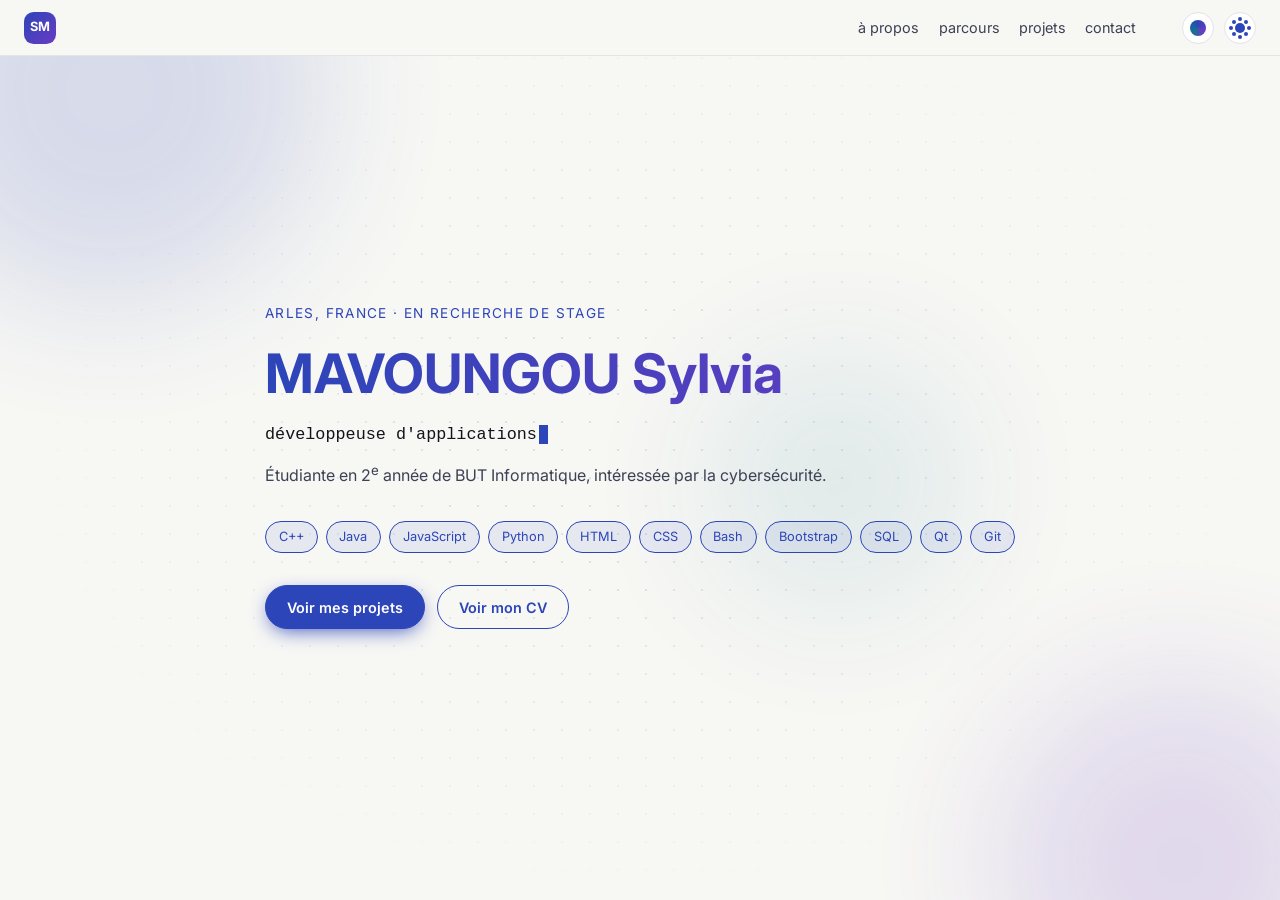
==== commit 4570ae4f: "proj" ====
--- a/index.html
+++ b/index.html
@@ -3,13 +3,13 @@
 <head>
 <meta charset="UTF-8">
 <meta name="viewport" content="width=device-width, initial-scale=1">
-<title>Sylvia Mavoungou Pangou - Portfolio</title>
-<meta name="description" content="Portfolio de Sylvia Mavoungou Pangou, étudiante en BUT Informatique à l'IUT d'Aix-Marseille (Arles) : projets en C++, Java, Qt, web et bases de données.">
-<meta name="author" content="Sylvia Mavoungou Pangou">
+<title>MAVOUNGOU Sylvia - Portfolio</title>
+<meta name="description" content="Portfolio de MAVOUNGOU Sylvia, étudiante en BUT Informatique à l'IUT d'Aix-Marseille (Arles) : projets en C++, Java, Qt, web et bases de données.">
+<meta name="author" content="MAVOUNGOU Sylvia">
 
 <!-- apercu du lien quand on le partage (LinkedIn, Discord, etc.) -->
 <meta property="og:type" content="website">
-<meta property="og:title" content="Sylvia Mavoungou Pangou - Portfolio">
+<meta property="og:title" content="MAVOUNGOU Sylvia - Portfolio">
 <meta property="og:description" content="Étudiante en BUT Informatique, intéressée par la cybersécurité.">
 
 <!-- favicon dessine en SVG directement dans la page (pas de fichier en plus) -->
@@ -80,7 +80,7 @@
 
     <div class="contenu">
       <p class="petit-titre">Arles, France · en recherche de stage</p>
-      <h1>Sylvia Mavoungou Pangou</h1>
+      <h1>MAVOUNGOU Sylvia</h1>
       <!-- texte ecrit comme dans un terminal (voir script.js) -->
       <p class="terminal" aria-hidden="true"><span id="texte-tape">développeuse d'applications</span><span class="curseur"></span></p>
       <p class="sous-titre">Étudiante en 2<sup>e</sup> année de BUT Informatique, intéressée par la cybersécurité.</p>
@@ -99,7 +99,7 @@
       </div>
       <div class="boutons">
         <a href="#projets" class="bouton">Voir mes projets</a>
-        <a href="cv.pdf" class="bouton bouton-secondaire" download>Télécharger mon CV</a>
+        <a href="cv.pdf" class="bouton bouton-secondaire" target="_blank" rel="noopener">Voir mon CV</a>
       </div>
     </div>
   </section>
@@ -113,9 +113,9 @@
       <div class="profil">
         <!-- carte de gauche : resume rapide -->
         <aside class="carte carte-profil">
-          <!-- pour mettre une photo : remplace la div par <img src="photo.jpg" alt="Sylvia Mavoungou Pangou" class="avatar"> -->
+          <!-- pour mettre une photo : remplace la div par <img src="photo.jpg" alt="MAVOUNGOU Sylvia" class="avatar"> -->
           <div class="avatar" aria-hidden="true">SM</div>
-          <h3>Sylvia Mavoungou Pangou</h3>
+          <h3>MAVOUNGOU Sylvia</h3>
           <p class="role">Étudiante en BUT Informatique</p>
           <ul class="liste-faits">
             <li><span class="label">Lieu</span><span class="valeur">Arles, France</span></li>
@@ -125,9 +125,9 @@
         </aside>
 
         <div class="profil-texte">
-          <p>Bonjour ! Je m'appelle <strong>Sylvia</strong>, j'ai 19 ans. Après mon bac scientifique à Port-Gentil, au Gabon, je suis venue à Arles pour suivre un <strong>BUT Informatique</strong> à l'IUT d'Aix-Marseille.</p>
-          <p>J'ai choisi l'informatique un peu par hasard, en pensant que ce serait facile. J'ai vite compris que non ! Mais en voyant les autres y arriver, je me suis dit qu'ils n'étaient <strong>pas magiciens</strong>, et que moi aussi je pouvais le faire. Depuis, j'avance projet après projet.</p>
-          <p>Aujourd'hui, je voudrais me spécialiser en <strong>cybersécurité</strong> : par curiosité, et pour savoir comment contrer les cyberattaques.</p>
+          <p>Bonjour ! Je m'appelle <strong>Sylvia</strong>. Après mon bac scientifique à Port-Gentil, au Gabon, je suis venue à Arles pour suivre un <strong>BUT Informatique</strong> à l'IUT d'Aix-Marseille.</p>
+          <p>Au début, l'informatique m'a demandé beaucoup d'efforts. Mais en voyant les autres y arriver, je me suis dit qu'ils n'étaient <strong>pas magiciens</strong>, et que moi aussi je pouvais le faire. Depuis, j'avance projet après projet.</p>
+          <p>Aujourd'hui, je me forme au <strong>développement d'applications</strong>. Plus tard, j'aimerais me spécialiser en <strong>cybersécurité</strong> : par curiosité, et pour savoir comment contrer les cyberattaques. Mon premier contact concret a été l'installation d'un serveur de messagerie : j'y ai vu qu'un serveur bien configuré refuse de relayer les mails vers l'extérieur, pour ne pas servir à envoyer du spam. C'est ce genre de protection que j'ai envie de comprendre et de mettre en place.</p>
         </div>
       </div>
 
@@ -212,7 +212,7 @@
         <article class="carte-projet">
           <a href="images/temps_de_route_rempli.png" target="_blank" rel="noopener" class="lien-image"><img src="images/temps_de_route_rempli.png" alt="Application Temps de route : calcul du trajet Marseille - Paris" class="image-projet image-haute" loading="lazy"></a>
           <h3>Temps de route</h3>
-          <p>Application Qt qui calcule le temps de trajet le plus court entre 100 villes françaises avec l'algorithme de Floyd-Warshall. Recherche de villes et tableau des temps entre plusieurs villes.</p>
+          <p>Application Qt qui calcule le temps de trajet le plus court entre 100 villes françaises avec l'algorithme de Floyd-Warshall. Recherche de villes et tableau des temps entre plusieurs villes. Projet réalisé seule, de l'algorithme à l'interface.</p>
           <div class="liste-tags"><span class="tag">C++</span><span class="tag">Qt</span><span class="tag">Graphes</span></div>
           <p class="competences">Compétences : Réaliser, Optimiser</p>
         </article>
@@ -221,6 +221,7 @@
           <a href="images/recette_cuisine.png" target="_blank" rel="noopener" class="lien-image"><img src="images/recette_cuisine.png" alt="Gestionnaire de recettes : fiche de la pizza vosgienne" class="image-projet" loading="lazy"></a>
           <h3>Gestionnaire de recettes</h3>
           <p>Application Qt pour gérer des recettes de cuisine : recherche, filtre par catégorie, ingrédients, photo et prix par personne. Travail en équipe.</p>
+          <p>Ma part : les classes qui stockent les recettes, la lecture et l'écriture des fichiers JSON, et la fenêtre principale (menus, ouverture de fichiers, filtre par catégorie). Le plus difficile : fusionner mon code avec celui de ma binôme sans rien casser.</p>
           <div class="liste-tags"><span class="tag">C++</span><span class="tag">Qt</span><span class="tag">Interface graphique</span></div>
           <p class="competences">Compétences : Réaliser, Collaborer</p>
         </article>
@@ -254,7 +255,7 @@
           <h3>Calculatrice de polynômes</h3>
           <p>Classe Polynome en C++ : programmation orientée objet, tableaux dynamiques, constructeur de copie, surcharge d'opérateurs.</p>
           <div class="liste-tags"><span class="tag">C++</span><span class="tag">POO</span><span class="tag">Algorithmique</span></div>
-          <p class="competences">Compétences : Réaliser, Optimiser</p>
+          <p class="competences"><span>Compétences : Réaliser, Optimiser</span><a href="https://github.com/sylviamavoungou1-sudo/C_Plus_Plus" class="lien-code" target="_blank" rel="noopener">Voir le code <span aria-hidden="true">→</span></a></p>
         </article>
 
         <article class="carte-projet">
@@ -262,7 +263,7 @@
           <h3>Médiathèque en Java</h3>
           <p>Gestion d'une médiathèque en Java : classes Ouvrage, Livre et DVD, héritage et programmation orientée objet.</p>
           <div class="liste-tags"><span class="tag">Java</span><span class="tag">POO</span><span class="tag">Héritage</span></div>
-          <p class="competences">Compétences : Réaliser</p>
+          <p class="competences"><span>Compétences : Réaliser</span><a href="https://github.com/sylviamavoungou1-sudo/JAVA/tree/HEAD/Java/Tp3" class="lien-code" target="_blank" rel="noopener">Voir le code <span aria-hidden="true">→</span></a></p>
         </article>
 
         <article class="carte-projet">
@@ -281,14 +282,6 @@
           <div class="liste-tags"><span class="tag">Debian</span><span class="tag">Postfix</span><span class="tag">Dovecot</span><span class="tag">Roundcube</span></div>
           <p class="competences">Compétences : Administrer, Collaborer</p>
         </article>
-
-        <article class="carte-projet">
-          <a href="images/apercu_vm.png" target="_blank" rel="noopener" class="lien-image"><img src="images/apercu_vm.png" alt="Machine virtuelle Linux dans VirtualBox" class="image-projet" loading="lazy"></a>
-          <h3>Poste de développement</h3>
-          <p>Mise en place d'un environnement de travail avec VirtualBox : création d'une machine virtuelle, configuration des ressources, installation d'un second système (Linux).</p>
-          <div class="liste-tags"><span class="tag">Linux</span><span class="tag">Bash</span><span class="tag">Système</span></div>
-          <p class="competences">Compétences : Administrer</p>
-        </article>
       </div>
     </div>
   </section>
@@ -312,20 +305,32 @@
           </span>
           <span class="fleche" aria-hidden="true">→</span>
         </a>
-        <a href="cv.pdf" class="carte-contact" download>
-          <!-- icone telechargement dessinee en SVG -->
+        <!-- le CV s'ouvre dans un nouvel onglet : on peut le lire sans le telecharger -->
+        <a href="cv.pdf" class="carte-contact" target="_blank" rel="noopener">
+          <!-- icone document dessinee en SVG -->
           <span class="icone-contact" aria-hidden="true">
-            <svg viewBox="0 0 24 24" width="20" height="20" fill="none" stroke="currentColor" stroke-width="2" stroke-linecap="round" stroke-linejoin="round"><path d="M12 4v11"/><path d="m7 11 5 5 5-5"/><path d="M5 20h14"/></svg>
+            <svg viewBox="0 0 24 24" width="20" height="20" fill="none" stroke="currentColor" stroke-width="2" stroke-linecap="round" stroke-linejoin="round"><path d="M14 3H7a2 2 0 0 0-2 2v14a2 2 0 0 0 2 2h10a2 2 0 0 0 2-2V8z"/><path d="M14 3v5h5"/><path d="M9 13h6"/><path d="M9 17h6"/></svg>
           </span>
           <span class="texte-contact">
             <span class="label">CV</span>
-            <span class="valeur">Télécharger (PDF)</span>
+            <span class="valeur">Voir mon CV (PDF)</span>
           </span>
           <span class="fleche" aria-hidden="true">→</span>
         </a>
-      </div>
-
-      <p class="pied">&copy; 2026 MAVOUNGOU PANGOU Sylvia</p>
+        <a href="https://github.com/sylviamavoungou1-sudo" class="carte-contact" target="_blank" rel="noopener">
+          <!-- icone code dessinee en SVG -->
+          <span class="icone-contact" aria-hidden="true">
+            <svg viewBox="0 0 24 24" width="20" height="20" fill="none" stroke="currentColor" stroke-width="2" stroke-linecap="round" stroke-linejoin="round"><path d="m8 7-5 5 5 5"/><path d="m16 7 5 5-5 5"/></svg>
+          </span>
+          <span class="texte-contact">
+            <span class="label">GitHub</span>
+            <span class="valeur">sylviamavoungou1-sudo</span>
+          </span>
+          <span class="fleche" aria-hidden="true">→</span>
+        </a>
+      </div>
+
+      <p class="pied">&copy; 2026 MAVOUNGOU Sylvia</p>
     </div>
   </section>
 
--- a/style.css
+++ b/style.css
@@ -870,6 +870,21 @@
   padding-top: 0.7rem;
   border-top: 1px dashed var(--bordure);
   color: var(--bleu);
+  display: flex;
+  flex-wrap: wrap;
+  justify-content: space-between;
+  gap: 0.3rem 1rem;
+}
+
+/* lien vers le depot GitHub du projet */
+.lien-code {
+  font-weight: 600;
+  color: var(--bleu);
+  white-space: nowrap;
+}
+
+.lien-code:hover {
+  text-decoration: underline;
 }
 
 /* ===== contact ===== */
